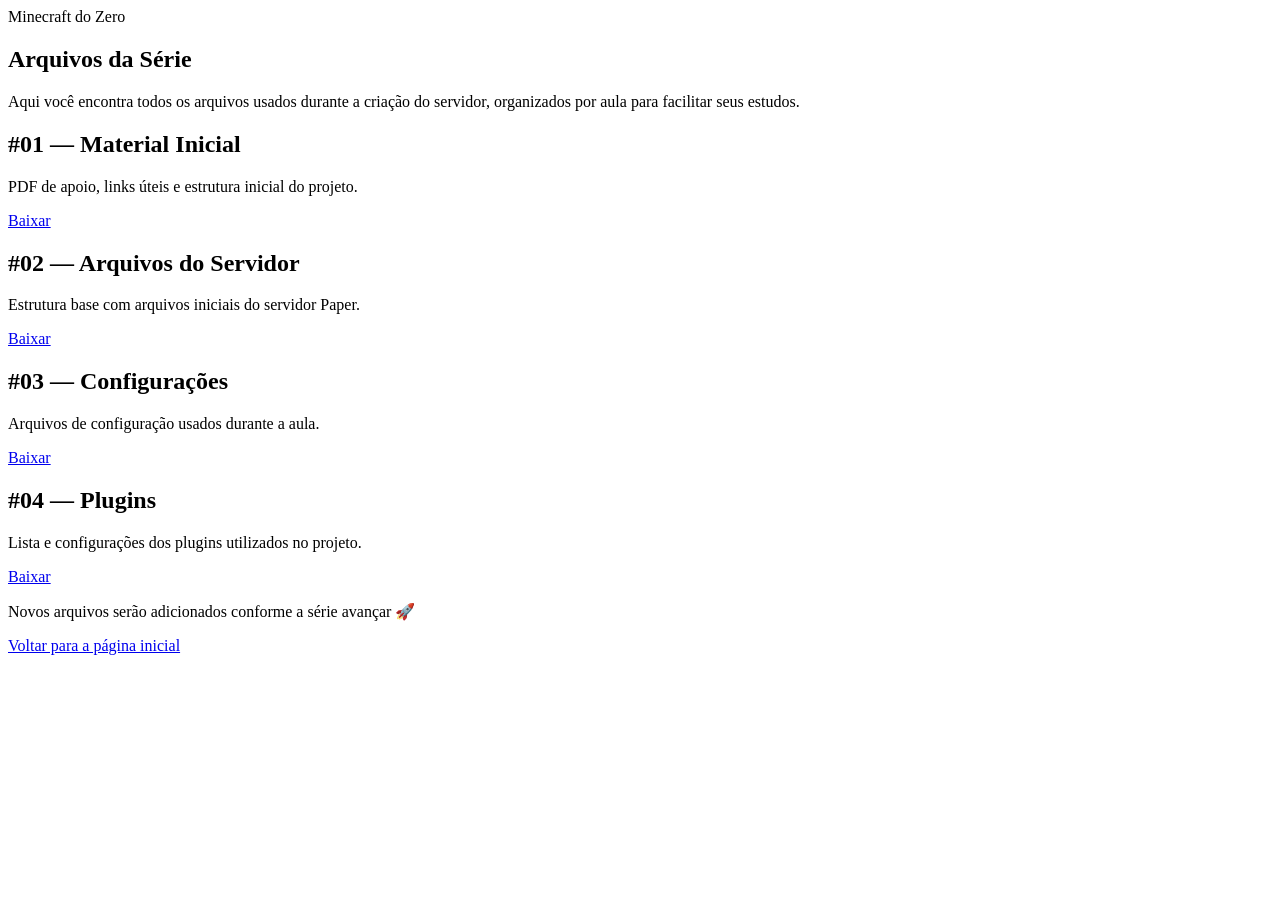
==== downloads.html @ a947c8fe "Create downloads.html" ====
<!DOCTYPE html>
<html lang="pt-BR">
<head>
  <meta charset="UTF-8" />
  <meta name="viewport" content="width=device-width, initial-scale=1.0" />
  <title>Arquivos da Série | Servidor Minecraft do Zero</title>
  <link rel="stylesheet" href="downloads.css" />
</head>
<body>
  <main class="container">
    <section class="hero">
      <span class="badge">Minecraft do Zero</span>
      <h1>Arquivos da Série</h1>
      <p>
        Aqui você encontra todos os arquivos usados durante a criação do servidor,
        organizados por aula para facilitar seus estudos.
      </p>
    </section>

    <section class="downloads">
      <div class="card">
        <div>
          <h2>#01 — Material Inicial</h2>
          <p>PDF de apoio, links úteis e estrutura inicial do projeto.</p>
        </div>
        <a href="./assets/downloads/material-aula-01.pdf" download>Baixar</a>
      </div>

      <div class="card">
        <div>
          <h2>#02 — Arquivos do Servidor</h2>
          <p>Estrutura base com arquivos iniciais do servidor Paper.</p>
        </div>
        <a href="./assets/downloads/servidor-base.zip" download>Baixar</a>
      </div>

      <div class="card">
        <div>
          <h2>#03 — Configurações</h2>
          <p>Arquivos de configuração usados durante a aula.</p>
        </div>
        <a href="./assets/downloads/configuracoes.zip" download>Baixar</a>
      </div>

      <div class="card">
        <div>
          <h2>#04 — Plugins</h2>
          <p>Lista e configurações dos plugins utilizados no projeto.</p>
        </div>
        <a href="./assets/downloads/plugins.zip" download>Baixar</a>
      </div>
    </section>

    <footer>
      <p>
        Novos arquivos serão adicionados conforme a série avançar 🚀
      </p>
      <a href="./index.html">Voltar para a página inicial</a>
    </footer>
  </main>
</body>
</html>
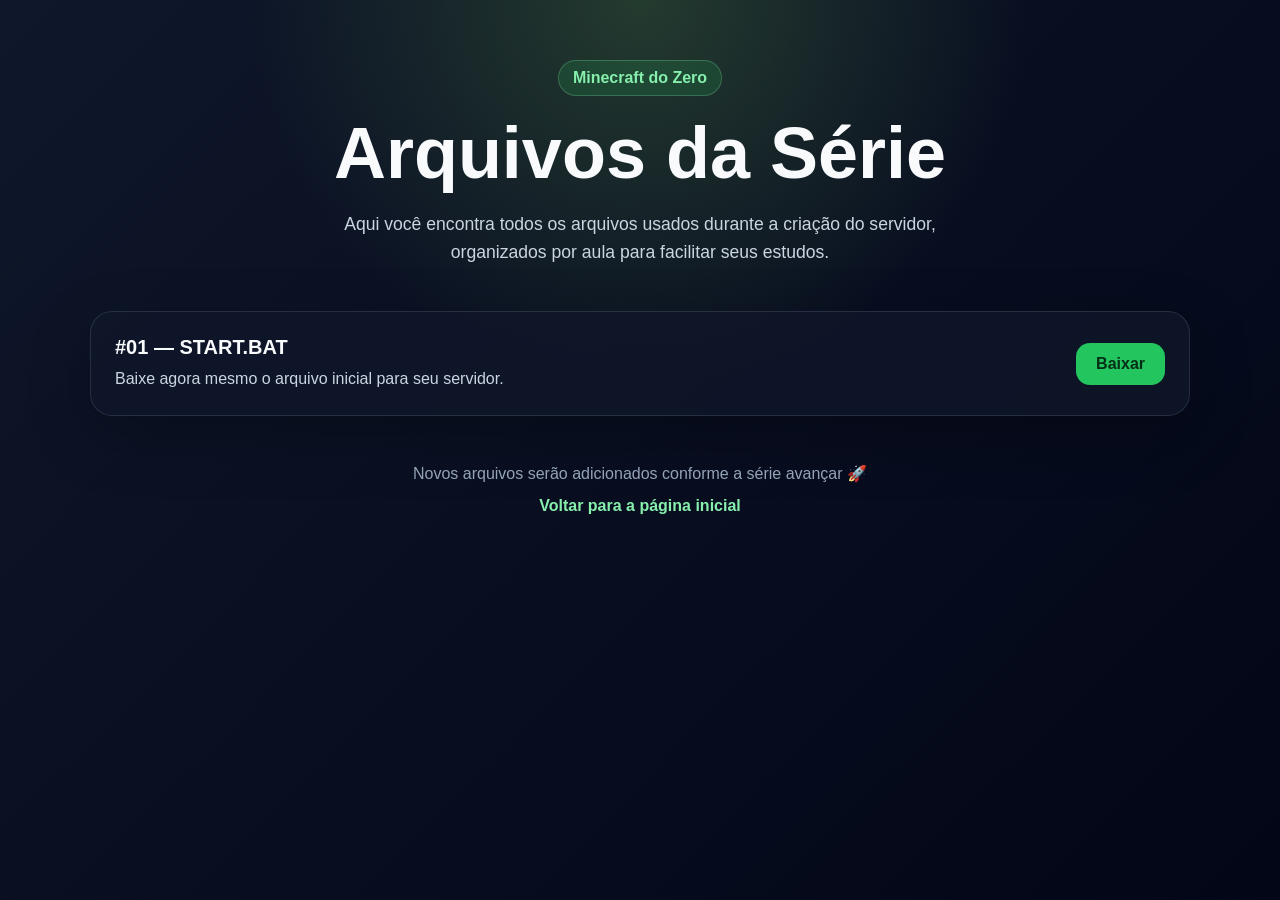
==== commit 2b44efa0: "Update downloads.html" ====
--- a/downloads.html
+++ b/downloads.html
@@ -20,34 +20,10 @@
     <section class="downloads">
       <div class="card">
         <div>
-          <h2>#01 — Material Inicial</h2>
-          <p>PDF de apoio, links úteis e estrutura inicial do projeto.</p>
+          <h2>#01 — START.BAT</h2>
+          <p>Baixe agora mesmo o arquivo inicial para seu servidor.</p>
         </div>
         <a href="./assets/downloads/material-aula-01.pdf" download>Baixar</a>
-      </div>
-
-      <div class="card">
-        <div>
-          <h2>#02 — Arquivos do Servidor</h2>
-          <p>Estrutura base com arquivos iniciais do servidor Paper.</p>
-        </div>
-        <a href="./assets/downloads/servidor-base.zip" download>Baixar</a>
-      </div>
-
-      <div class="card">
-        <div>
-          <h2>#03 — Configurações</h2>
-          <p>Arquivos de configuração usados durante a aula.</p>
-        </div>
-        <a href="./assets/downloads/configuracoes.zip" download>Baixar</a>
-      </div>
-
-      <div class="card">
-        <div>
-          <h2>#04 — Plugins</h2>
-          <p>Lista e configurações dos plugins utilizados no projeto.</p>
-        </div>
-        <a href="./assets/downloads/plugins.zip" download>Baixar</a>
       </div>
     </section>
 
--- a/downloads.css
+++ b/downloads.css
@@ -0,0 +1,122 @@
+* {
+  margin: 0;
+  padding: 0;
+  box-sizing: border-box;
+}
+
+body {
+  min-height: 100vh;
+  font-family: Arial, Helvetica, sans-serif;
+  background:
+    radial-gradient(circle at top, #243b2f, transparent 35%),
+    linear-gradient(135deg, #0f172a, #020617);
+  color: #f8fafc;
+}
+
+.container {
+  width: min(1100px, 92%);
+  margin: 0 auto;
+  padding: 60px 0;
+}
+
+.hero {
+  text-align: center;
+  margin-bottom: 45px;
+}
+
+.badge {
+  display: inline-block;
+  margin-bottom: 16px;
+  padding: 8px 14px;
+  border-radius: 999px;
+  background: rgba(34, 197, 94, 0.15);
+  color: #86efac;
+  font-weight: bold;
+  border: 1px solid rgba(134, 239, 172, 0.25);
+}
+
+.hero h1 {
+  font-size: clamp(2.3rem, 6vw, 4.5rem);
+  margin-bottom: 16px;
+}
+
+.hero p {
+  max-width: 680px;
+  margin: 0 auto;
+  color: #cbd5e1;
+  font-size: 1.1rem;
+  line-height: 1.6;
+}
+
+.downloads {
+  display: grid;
+  gap: 18px;
+}
+
+.card {
+  display: flex;
+  justify-content: space-between;
+  gap: 24px;
+  align-items: center;
+  padding: 24px;
+  border-radius: 22px;
+  background: rgba(15, 23, 42, 0.8);
+  border: 1px solid rgba(148, 163, 184, 0.18);
+  box-shadow: 0 20px 60px rgba(0, 0, 0, 0.25);
+}
+
+.card h2 {
+  font-size: 1.25rem;
+  margin-bottom: 8px;
+}
+
+.card p {
+  color: #cbd5e1;
+  line-height: 1.5;
+}
+
+.card a {
+  flex-shrink: 0;
+  text-decoration: none;
+  background: #22c55e;
+  color: #052e16;
+  padding: 12px 20px;
+  border-radius: 14px;
+  font-weight: bold;
+  transition: 0.2s ease;
+}
+
+.card a:hover {
+  transform: translateY(-2px);
+  background: #86efac;
+}
+
+footer {
+  text-align: center;
+  margin-top: 48px;
+  color: #94a3b8;
+}
+
+footer a {
+  display: inline-block;
+  margin-top: 14px;
+  color: #86efac;
+  text-decoration: none;
+  font-weight: bold;
+}
+
+footer a:hover {
+  text-decoration: underline;
+}
+
+@media (max-width: 700px) {
+  .card {
+    flex-direction: column;
+    align-items: flex-start;
+  }
+
+  .card a {
+    width: 100%;
+    text-align: center;
+  }
+}
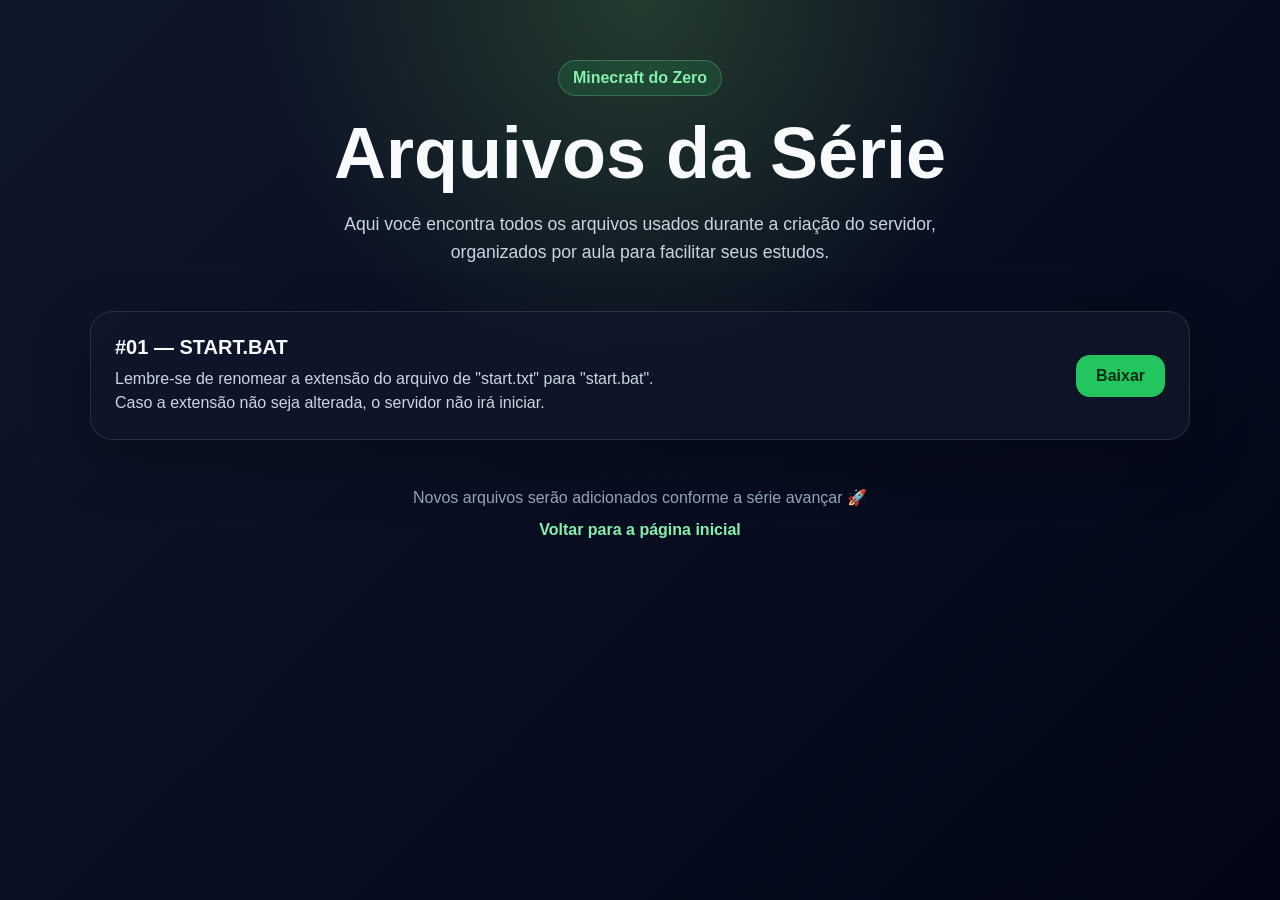
==== commit 08bba903: "Update downloads.html" ====
--- a/downloads.html
+++ b/downloads.html
@@ -21,9 +21,9 @@
       <div class="card">
         <div>
           <h2>#01 — START.BAT</h2>
-          <p>Baixe agora mesmo o arquivo inicial para seu servidor.</p>
+          <p>Lembre-se de renomear a extensão do arquivo de "start.txt" para "start.bat". <br>Caso a extensão não seja alterada, o servidor não irá iniciar.</p>
         </div>
-        <a href="./assets/downloads/material-aula-01.pdf" download>Baixar</a>
+        <a href="./start.txt" download>Baixar</a>
       </div>
     </section>
 
